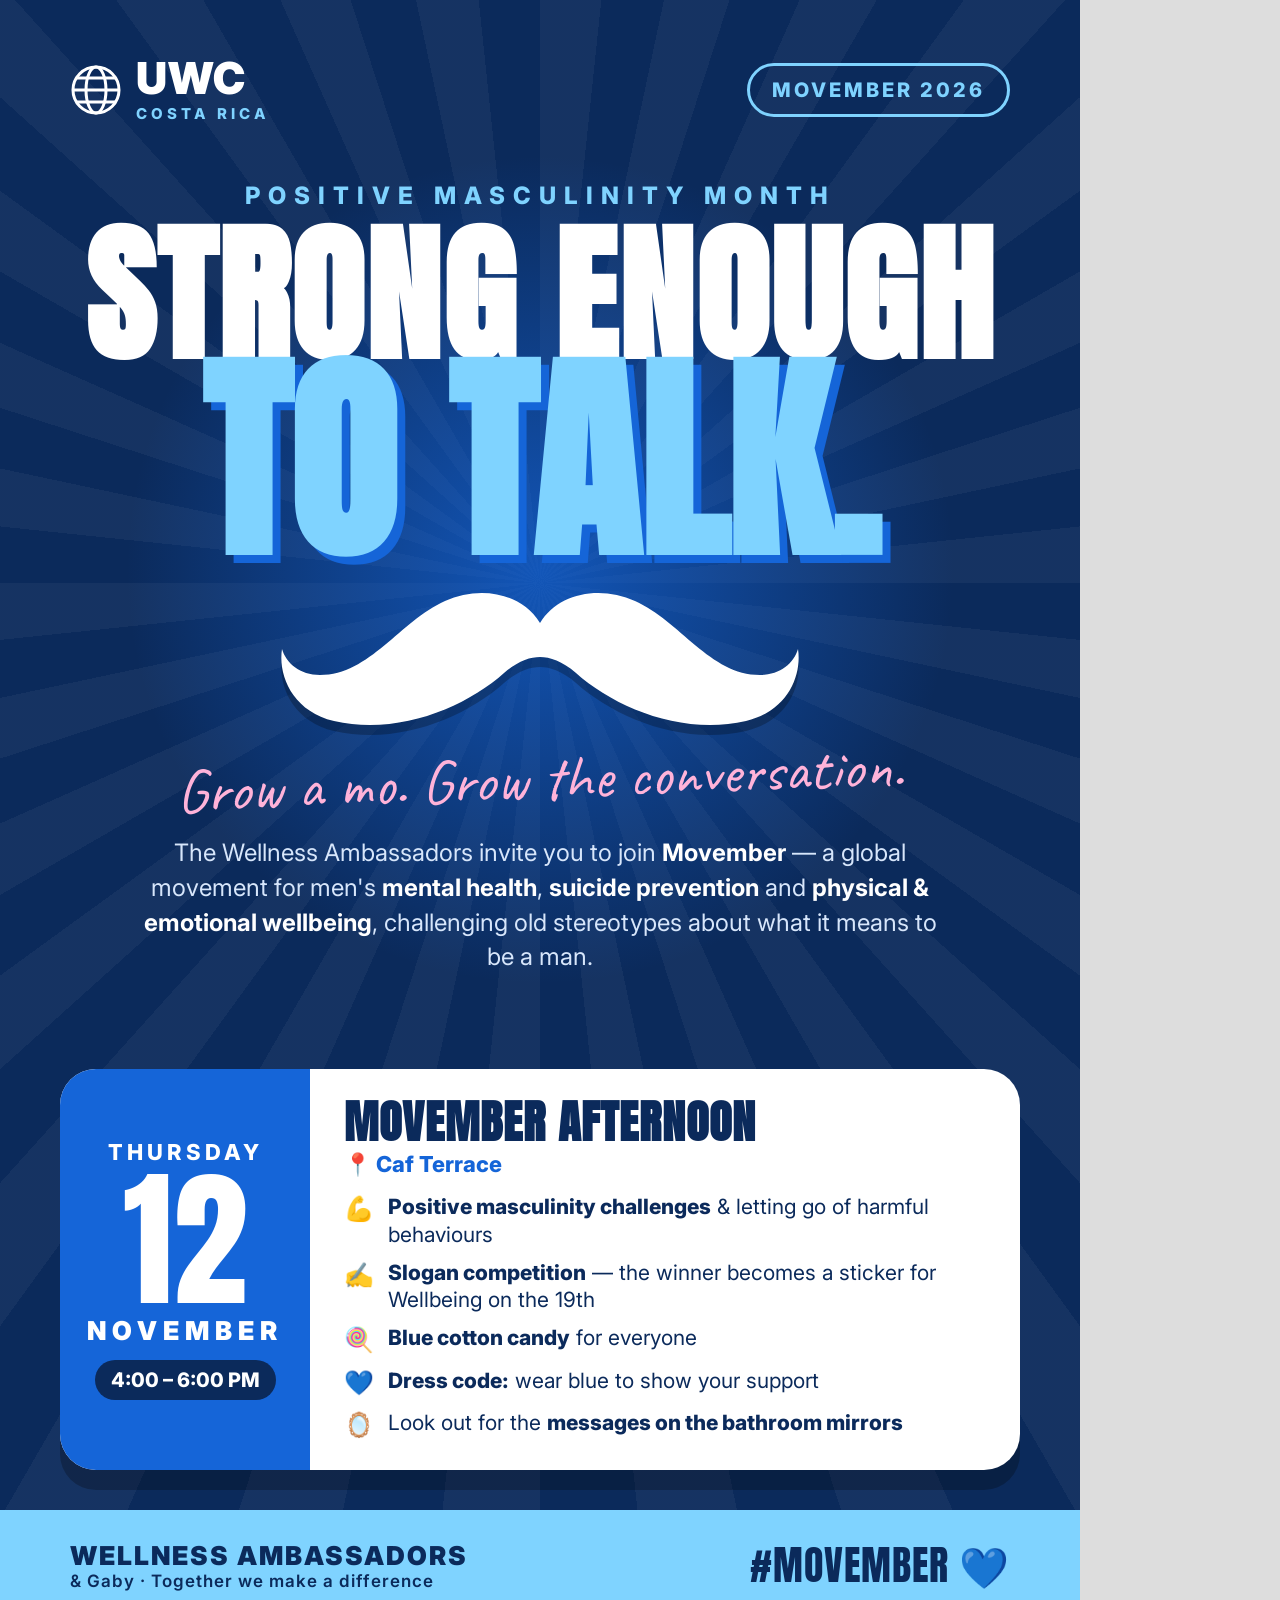
==== movember-2026/flyer.html @ 927d6710 "Add Movember 2026 positive masculinity month flyer Co-Authored-By: Claude Opus 5.5 <noreply@anthropi" ====
<!doctype html>
<html lang="en"><head><meta charset="utf-8">
<title>Movember 2026 Flyer</title>
<link href="https://fonts.googleapis.com/css2?family=Anton&family=Inter:wght@400;600;800;900&family=Caveat:wght@700&display=swap" rel="stylesheet">
<style>
:root{--navy:#0b2a5b;--blue:#1565d8;--sky:#cfe6fb;--candy:#7fd3ff;--pink:#ffb3d9;--white:#fff}
*{box-sizing:border-box;margin:0;padding:0}
body{background:#ddd;font-family:Inter,sans-serif}
.poster{width:1080px;height:1620px;position:relative;overflow:hidden;background:var(--navy);color:var(--white)}
.rays{position:absolute;inset:0;background:repeating-conic-gradient(from 0deg at 50% 36%,rgba(255,255,255,.045) 0 6deg,transparent 6deg 12deg)}
.glow{position:absolute;width:900px;height:900px;left:90px;top:120px;border-radius:50%;background:radial-gradient(circle,rgba(21,101,216,.75),transparent 65%)}
header{position:relative;display:flex;justify-content:space-between;align-items:center;padding:56px 70px 0}
.logo{display:flex;align-items:center;gap:14px}
.logo svg{width:52px;height:52px}
.logo b{font-family:Inter;font-weight:900;font-size:44px;letter-spacing:1px;line-height:1}
.logo small{display:block;font-weight:800;font-size:15px;letter-spacing:4px;margin-top:4px;color:var(--candy)}
.badge{border:3px solid var(--candy);color:var(--candy);font-weight:800;font-size:20px;letter-spacing:3px;padding:12px 22px;border-radius:40px}
.kicker{position:relative;text-align:center;margin-top:58px;font-weight:800;letter-spacing:8px;font-size:24px;color:var(--candy)}
h1{position:relative;font-family:Anton;text-align:center;line-height:.9;text-transform:uppercase;margin-top:18px}
h1 .l1{display:block;font-size:150px;letter-spacing:2px}
h1 .l2{display:block;font-size:220px;color:var(--candy);text-shadow:8px 8px 0 var(--blue)}
.mo{position:relative;display:block;margin:22px auto 0;width:520px;filter:drop-shadow(0 10px 0 rgba(0,0,0,.25))}
.tag{position:relative;text-align:center;font-family:Caveat;font-size:62px;color:var(--pink);margin-top:6px;transform:rotate(-2deg)}
.sub{position:relative;text-align:center;font-size:24px;line-height:1.45;max-width:820px;margin:18px auto 0;color:#d7e6fb}
.sub strong{color:#fff}
.event{position:absolute;left:60px;right:60px;bottom:150px;background:var(--white);color:var(--navy);border-radius:36px;display:grid;grid-template-columns:250px 1fr;overflow:hidden;box-shadow:0 20px 0 rgba(0,0,0,.25)}
.date{background:var(--blue);color:#fff;display:flex;flex-direction:column;align-items:center;justify-content:center;padding:28px 10px}
.date .dow{font-weight:800;letter-spacing:4px;font-size:22px}
.date .day{font-family:Anton;font-size:150px;line-height:1}
.date .mon{font-weight:900;letter-spacing:6px;font-size:26px}
.date .time{margin-top:14px;background:var(--navy);padding:8px 16px;border-radius:20px;font-weight:800;font-size:20px}
.info{padding:30px 34px}
.info h2{font-family:Anton;font-size:46px;letter-spacing:1px;text-transform:uppercase;line-height:1}
.info .where{font-weight:800;color:var(--blue);font-size:22px;margin:6px 0 16px}
.info ul{list-style:none;display:grid;gap:11px}
.info li{display:flex;gap:14px;align-items:flex-start;font-size:21px;line-height:1.3}
.info li i{font-style:normal;font-size:24px;width:30px;flex:none;text-align:center}
.info li b{font-weight:800}
footer{position:absolute;left:0;right:0;bottom:0;height:110px;display:flex;align-items:center;justify-content:space-between;padding:0 70px;background:var(--candy);color:var(--navy)}
footer .who{font-weight:900;font-size:26px;letter-spacing:2px}
footer .who span{display:block;font-weight:600;font-size:17px;letter-spacing:1px}
footer .hash{font-family:Anton;font-size:40px;letter-spacing:1px}
</style></head><body>
<div class="poster">
  <div class="rays"></div><div class="glow"></div>
  <header>
    <div class="logo">
      <svg viewBox="0 0 52 52" fill="none" stroke="#fff" stroke-width="3"><circle cx="26" cy="26" r="23"/><ellipse cx="26" cy="26" rx="10" ry="23"/><path d="M3 26h46M7 14h38M7 38h38"/></svg>
      <div><b>UWC</b><small>COSTA RICA</small></div>
    </div>
    <div class="badge">MOVEMBER 2026</div>
  </header>

  <div class="kicker">POSITIVE MASCULINITY MONTH</div>
  <h1><span class="l1">Strong enough</span><span class="l2">to talk.</span></h1>

  <svg class="mo" viewBox="0 0 520 150"><path fill="#fff" d="M260 40c-18-30-60-38-95-22C120 38 90 92 40 92 20 92 6 80 2 66c-4 26 10 62 52 72 64 15 132-14 170-48 14-12 26-16 36-16s22 4 36 16c38 34 106 63 170 48 42-10 56-46 52-72-4 14-18 26-38 26-50 0-80-54-125-74-35-16-77-8-95 22z"/></svg>

  <div class="tag">Grow a mo. Grow the conversation.</div>
  <p class="sub">The Wellness Ambassadors invite you to join <strong>Movember</strong> — a global movement for men's <strong>mental health</strong>, <strong>suicide prevention</strong> and <strong>physical &amp; emotional wellbeing</strong>, challenging old stereotypes about what it means to be a man.</p>

  <div class="event">
    <div class="date"><div class="dow">THURSDAY</div><div class="day">12</div><div class="mon">NOVEMBER</div><div class="time">4:00 – 6:00 PM</div></div>
    <div class="info">
      <h2>Movember Afternoon</h2>
      <div class="where">📍 Caf Terrace</div>
      <ul>
        <li><i>💪</i><span><b>Positive masculinity challenges</b> &amp; letting go of harmful behaviours</span></li>
        <li><i>✍️</i><span><b>Slogan competition</b> — the winner becomes a sticker for Wellbeing on the 19th</span></li>
        <li><i>🍭</i><span><b>Blue cotton candy</b> for everyone</span></li>
        <li><i>💙</i><span><b>Dress code:</b> wear blue to show your support</span></li>
        <li><i>🪞</i><span>Look out for the <b>messages on the bathroom mirrors</b></span></li>
      </ul>
    </div>
  </div>

  <footer>
    <div class="who">WELLNESS AMBASSADORS<span>&amp; Gaby · Together we make a difference</span></div>
    <div class="hash">#MOVEMBER 💙</div>
  </footer>
</div>
</body></html>
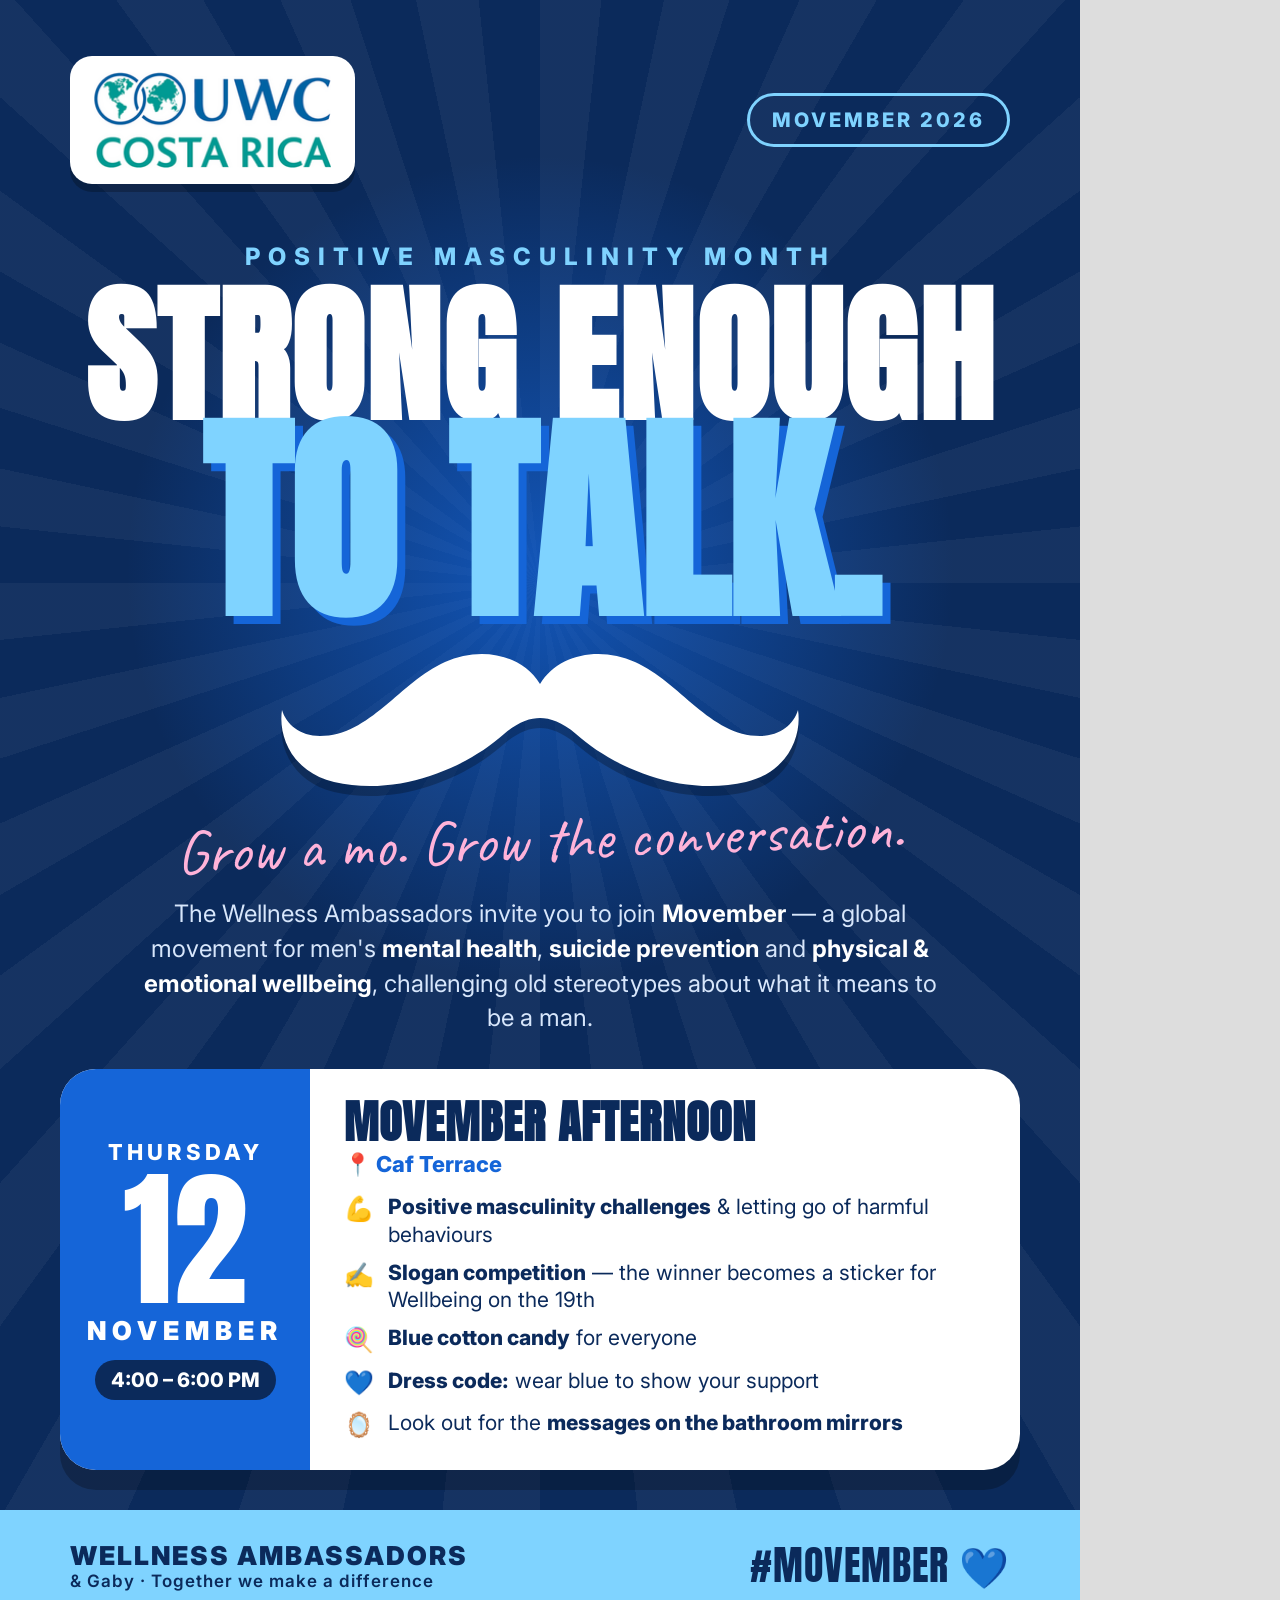
==== commit a14562ab: "Use official UWC Costa Rica logo on Movember flyer Co-Authored-By: Claude Opus 5.5 <noreply@anthropi" ====
--- a/movember-2026/flyer.html
+++ b/movember-2026/flyer.html
@@ -10,10 +10,8 @@
 .rays{position:absolute;inset:0;background:repeating-conic-gradient(from 0deg at 50% 36%,rgba(255,255,255,.045) 0 6deg,transparent 6deg 12deg)}
 .glow{position:absolute;width:900px;height:900px;left:90px;top:120px;border-radius:50%;background:radial-gradient(circle,rgba(21,101,216,.75),transparent 65%)}
 header{position:relative;display:flex;justify-content:space-between;align-items:center;padding:56px 70px 0}
-.logo{display:flex;align-items:center;gap:14px}
-.logo svg{width:52px;height:52px}
-.logo b{font-family:Inter;font-weight:900;font-size:44px;letter-spacing:1px;line-height:1}
-.logo small{display:block;font-weight:800;font-size:15px;letter-spacing:4px;margin-top:4px;color:var(--candy)}
+.logo{background:#fff;border-radius:22px;padding:16px 24px;box-shadow:0 8px 0 rgba(0,0,0,.25)}
+.logo img{display:block;height:96px}
 .badge{border:3px solid var(--candy);color:var(--candy);font-weight:800;font-size:20px;letter-spacing:3px;padding:12px 22px;border-radius:40px}
 .kicker{position:relative;text-align:center;margin-top:58px;font-weight:800;letter-spacing:8px;font-size:24px;color:var(--candy)}
 h1{position:relative;font-family:Anton;text-align:center;line-height:.9;text-transform:uppercase;margin-top:18px}
@@ -44,10 +42,7 @@
 <div class="poster">
   <div class="rays"></div><div class="glow"></div>
   <header>
-    <div class="logo">
-      <svg viewBox="0 0 52 52" fill="none" stroke="#fff" stroke-width="3"><circle cx="26" cy="26" r="23"/><ellipse cx="26" cy="26" rx="10" ry="23"/><path d="M3 26h46M7 14h38M7 38h38"/></svg>
-      <div><b>UWC</b><small>COSTA RICA</small></div>
-    </div>
+    <div class="logo"><img src="uwc-logo.png" alt="UWC Costa Rica"></div>
     <div class="badge">MOVEMBER 2026</div>
   </header>
 
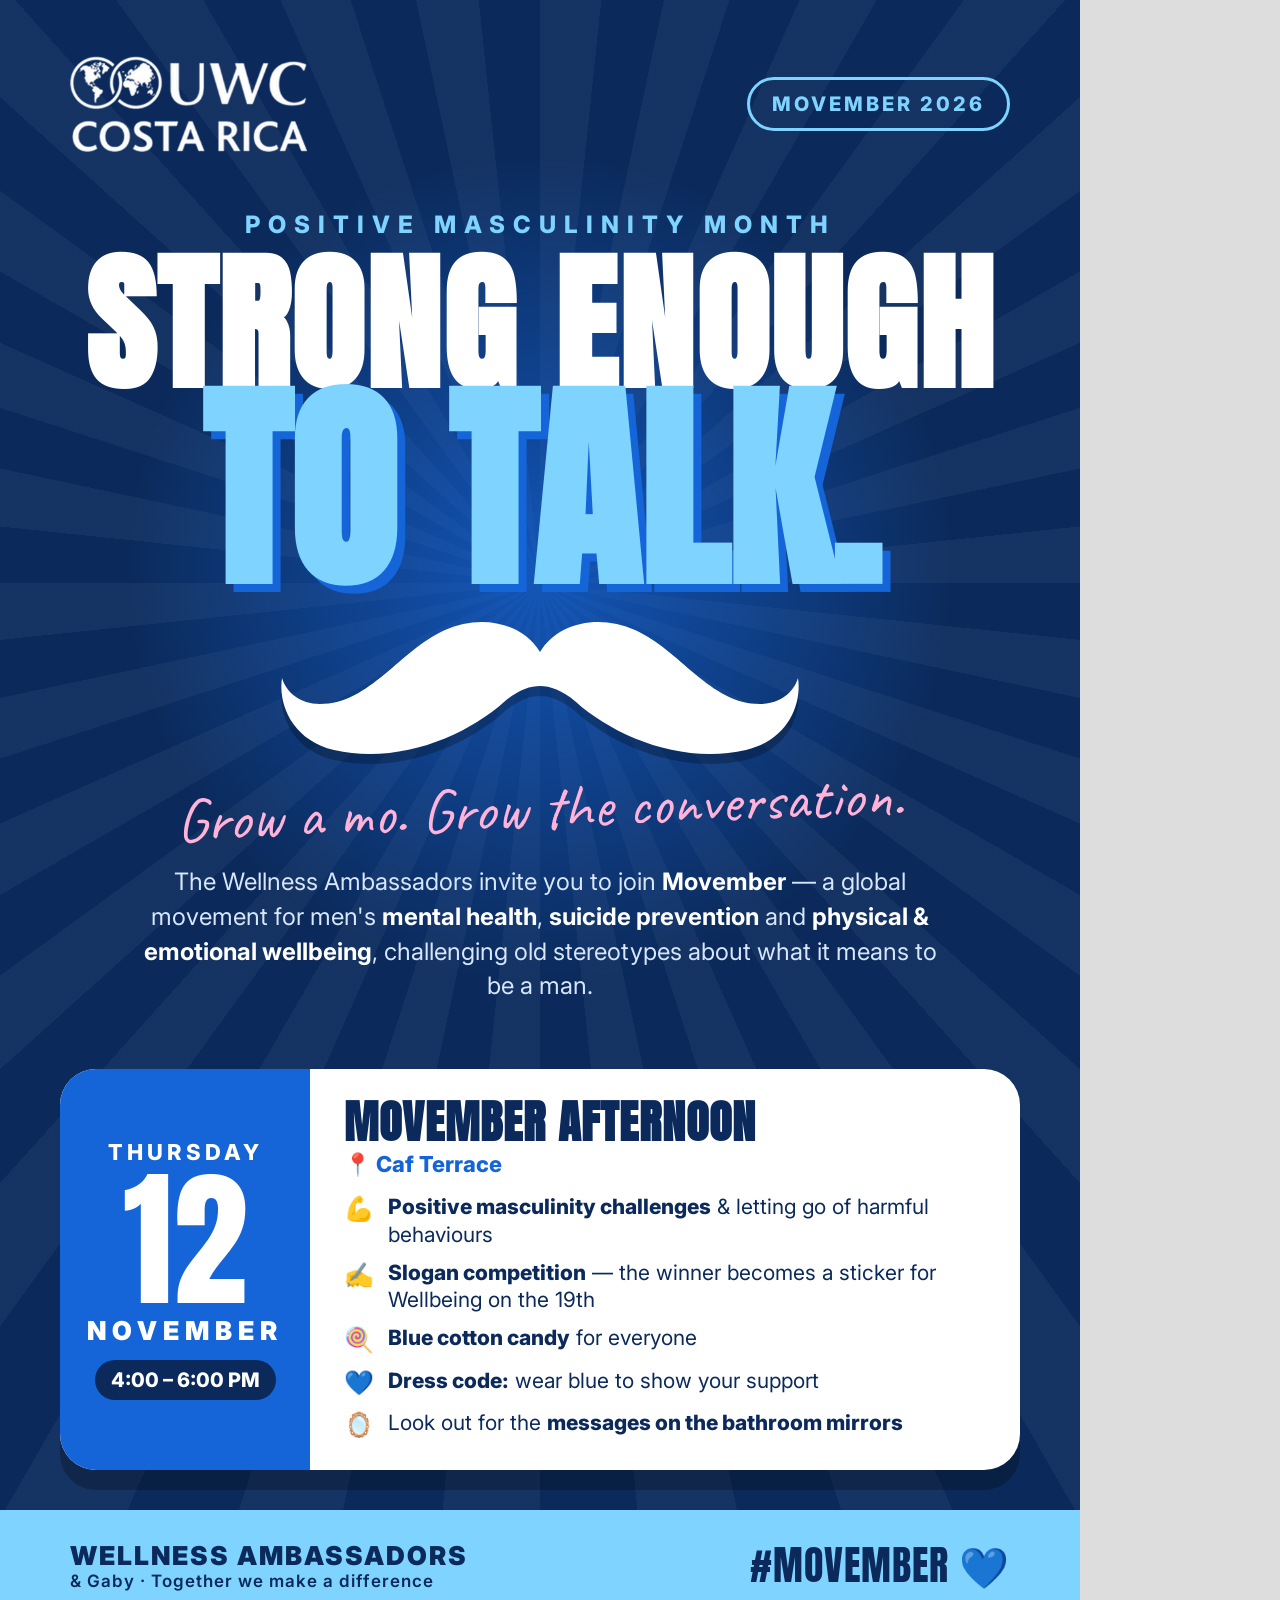
==== commit a4c35347: "Remove white background from UWC logo on Movember flyer Co-Authored-By: Claude Opus 5.5 <noreply@ant" ====
--- a/movember-2026/flyer.html
+++ b/movember-2026/flyer.html
@@ -10,7 +10,7 @@
 .rays{position:absolute;inset:0;background:repeating-conic-gradient(from 0deg at 50% 36%,rgba(255,255,255,.045) 0 6deg,transparent 6deg 12deg)}
 .glow{position:absolute;width:900px;height:900px;left:90px;top:120px;border-radius:50%;background:radial-gradient(circle,rgba(21,101,216,.75),transparent 65%)}
 header{position:relative;display:flex;justify-content:space-between;align-items:center;padding:56px 70px 0}
-.logo{background:#fff;border-radius:22px;padding:16px 24px;box-shadow:0 8px 0 rgba(0,0,0,.25)}
+.logo{}
 .logo img{display:block;height:96px}
 .badge{border:3px solid var(--candy);color:var(--candy);font-weight:800;font-size:20px;letter-spacing:3px;padding:12px 22px;border-radius:40px}
 .kicker{position:relative;text-align:center;margin-top:58px;font-weight:800;letter-spacing:8px;font-size:24px;color:var(--candy)}
@@ -42,7 +42,7 @@
 <div class="poster">
   <div class="rays"></div><div class="glow"></div>
   <header>
-    <div class="logo"><img src="uwc-logo.png" alt="UWC Costa Rica"></div>
+    <div class="logo"><img src="uwc-logo-white.png" alt="UWC Costa Rica"></div>
     <div class="badge">MOVEMBER 2026</div>
   </header>
 
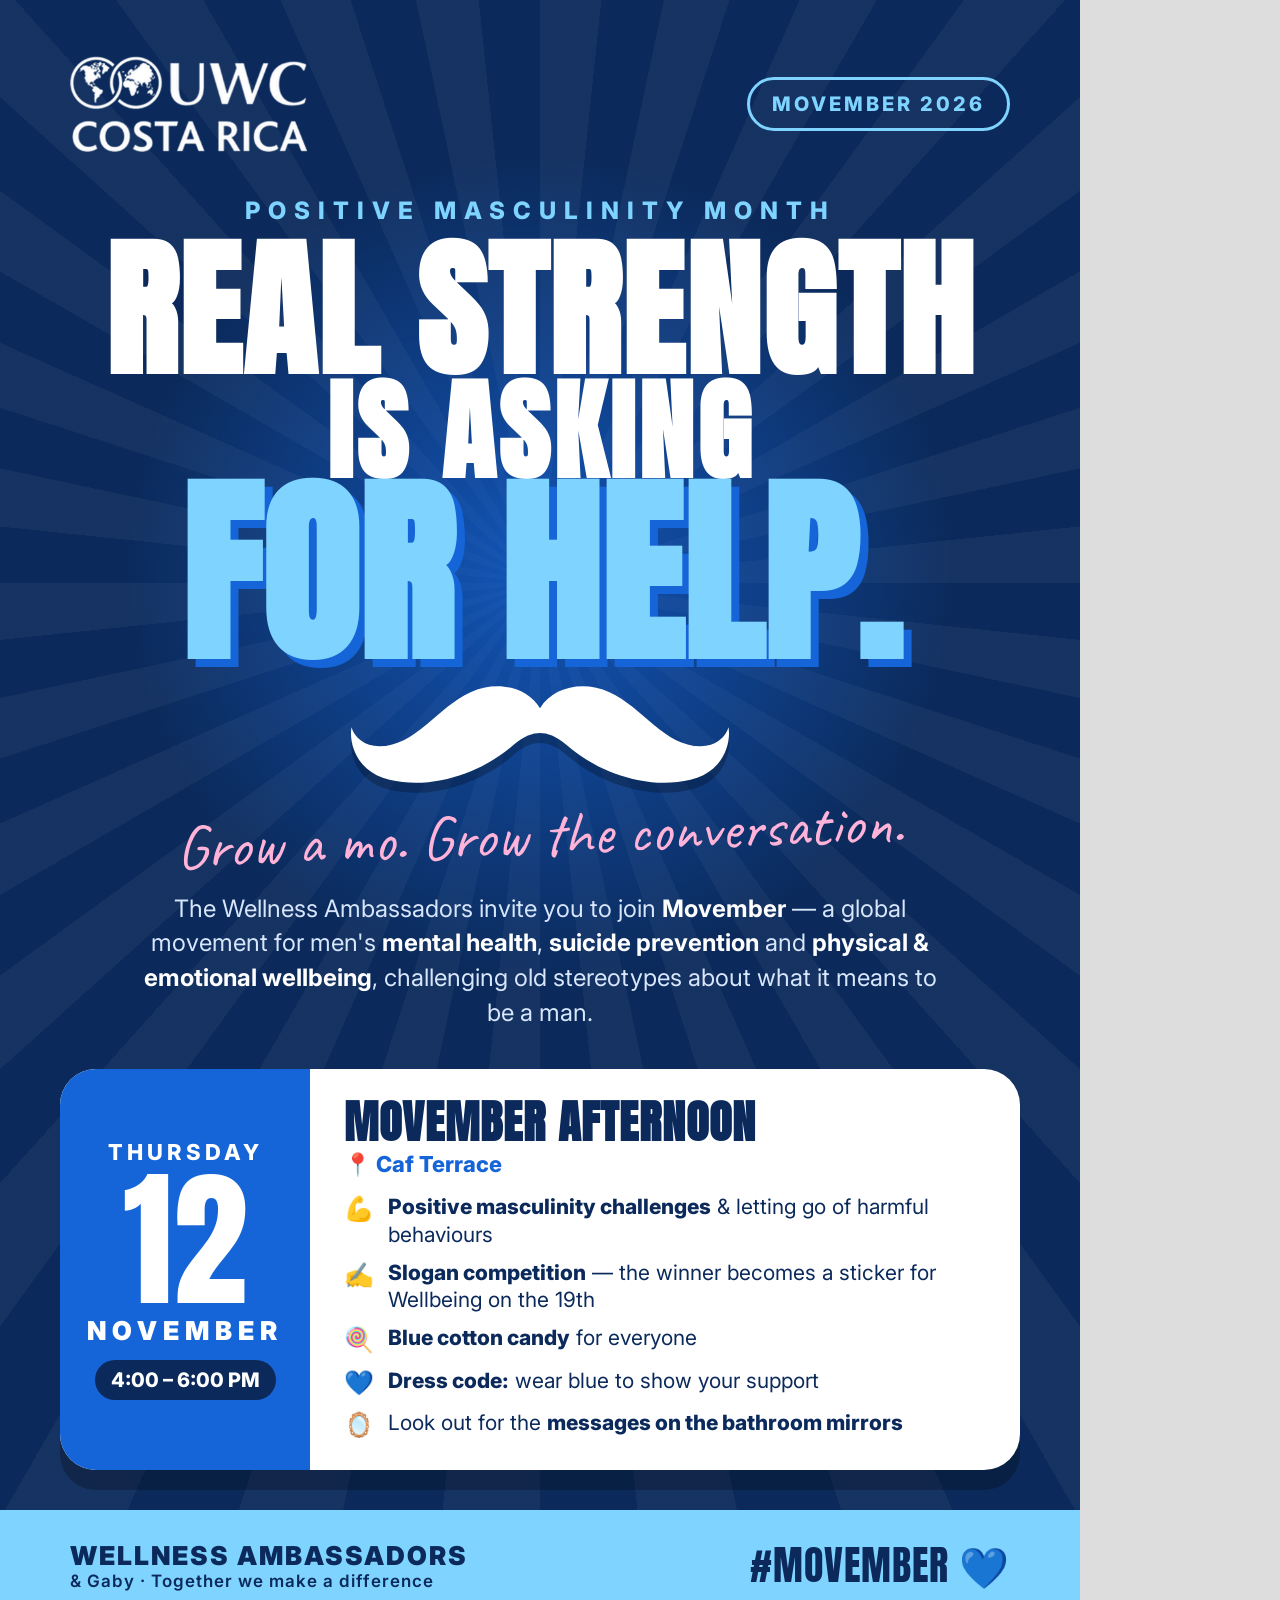
==== commit 66ebdebf: "Change Movember flyer headline to 'Real strength is asking for help.' Co-Authored-By: Claude Opus 5." ====
--- a/movember-2026/flyer.html
+++ b/movember-2026/flyer.html
@@ -13,11 +13,12 @@
 .logo{}
 .logo img{display:block;height:96px}
 .badge{border:3px solid var(--candy);color:var(--candy);font-weight:800;font-size:20px;letter-spacing:3px;padding:12px 22px;border-radius:40px}
-.kicker{position:relative;text-align:center;margin-top:58px;font-weight:800;letter-spacing:8px;font-size:24px;color:var(--candy)}
+.kicker{position:relative;text-align:center;margin-top:44px;font-weight:800;letter-spacing:8px;font-size:24px;color:var(--candy)}
 h1{position:relative;font-family:Anton;text-align:center;line-height:.9;text-transform:uppercase;margin-top:18px}
 h1 .l1{display:block;font-size:150px;letter-spacing:2px}
-h1 .l2{display:block;font-size:220px;color:var(--candy);text-shadow:8px 8px 0 var(--blue)}
-.mo{position:relative;display:block;margin:22px auto 0;width:520px;filter:drop-shadow(0 10px 0 rgba(0,0,0,.25))}
+h1 .l3{display:block;font-size:110px;letter-spacing:4px;margin:4px 0}
+h1 .l2{display:block;font-size:200px;color:var(--candy);text-shadow:8px 8px 0 var(--blue)}
+.mo{position:relative;display:block;margin:14px auto 0;width:380px;filter:drop-shadow(0 10px 0 rgba(0,0,0,.25))}
 .tag{position:relative;text-align:center;font-family:Caveat;font-size:62px;color:var(--pink);margin-top:6px;transform:rotate(-2deg)}
 .sub{position:relative;text-align:center;font-size:24px;line-height:1.45;max-width:820px;margin:18px auto 0;color:#d7e6fb}
 .sub strong{color:#fff}
@@ -47,7 +48,7 @@
   </header>
 
   <div class="kicker">POSITIVE MASCULINITY MONTH</div>
-  <h1><span class="l1">Strong enough</span><span class="l2">to talk.</span></h1>
+  <h1><span class="l1">Real strength</span><span class="l3">is asking</span><span class="l2">for help.</span></h1>
 
   <svg class="mo" viewBox="0 0 520 150"><path fill="#fff" d="M260 40c-18-30-60-38-95-22C120 38 90 92 40 92 20 92 6 80 2 66c-4 26 10 62 52 72 64 15 132-14 170-48 14-12 26-16 36-16s22 4 36 16c38 34 106 63 170 48 42-10 56-46 52-72-4 14-18 26-38 26-50 0-80-54-125-74-35-16-77-8-95 22z"/></svg>
 
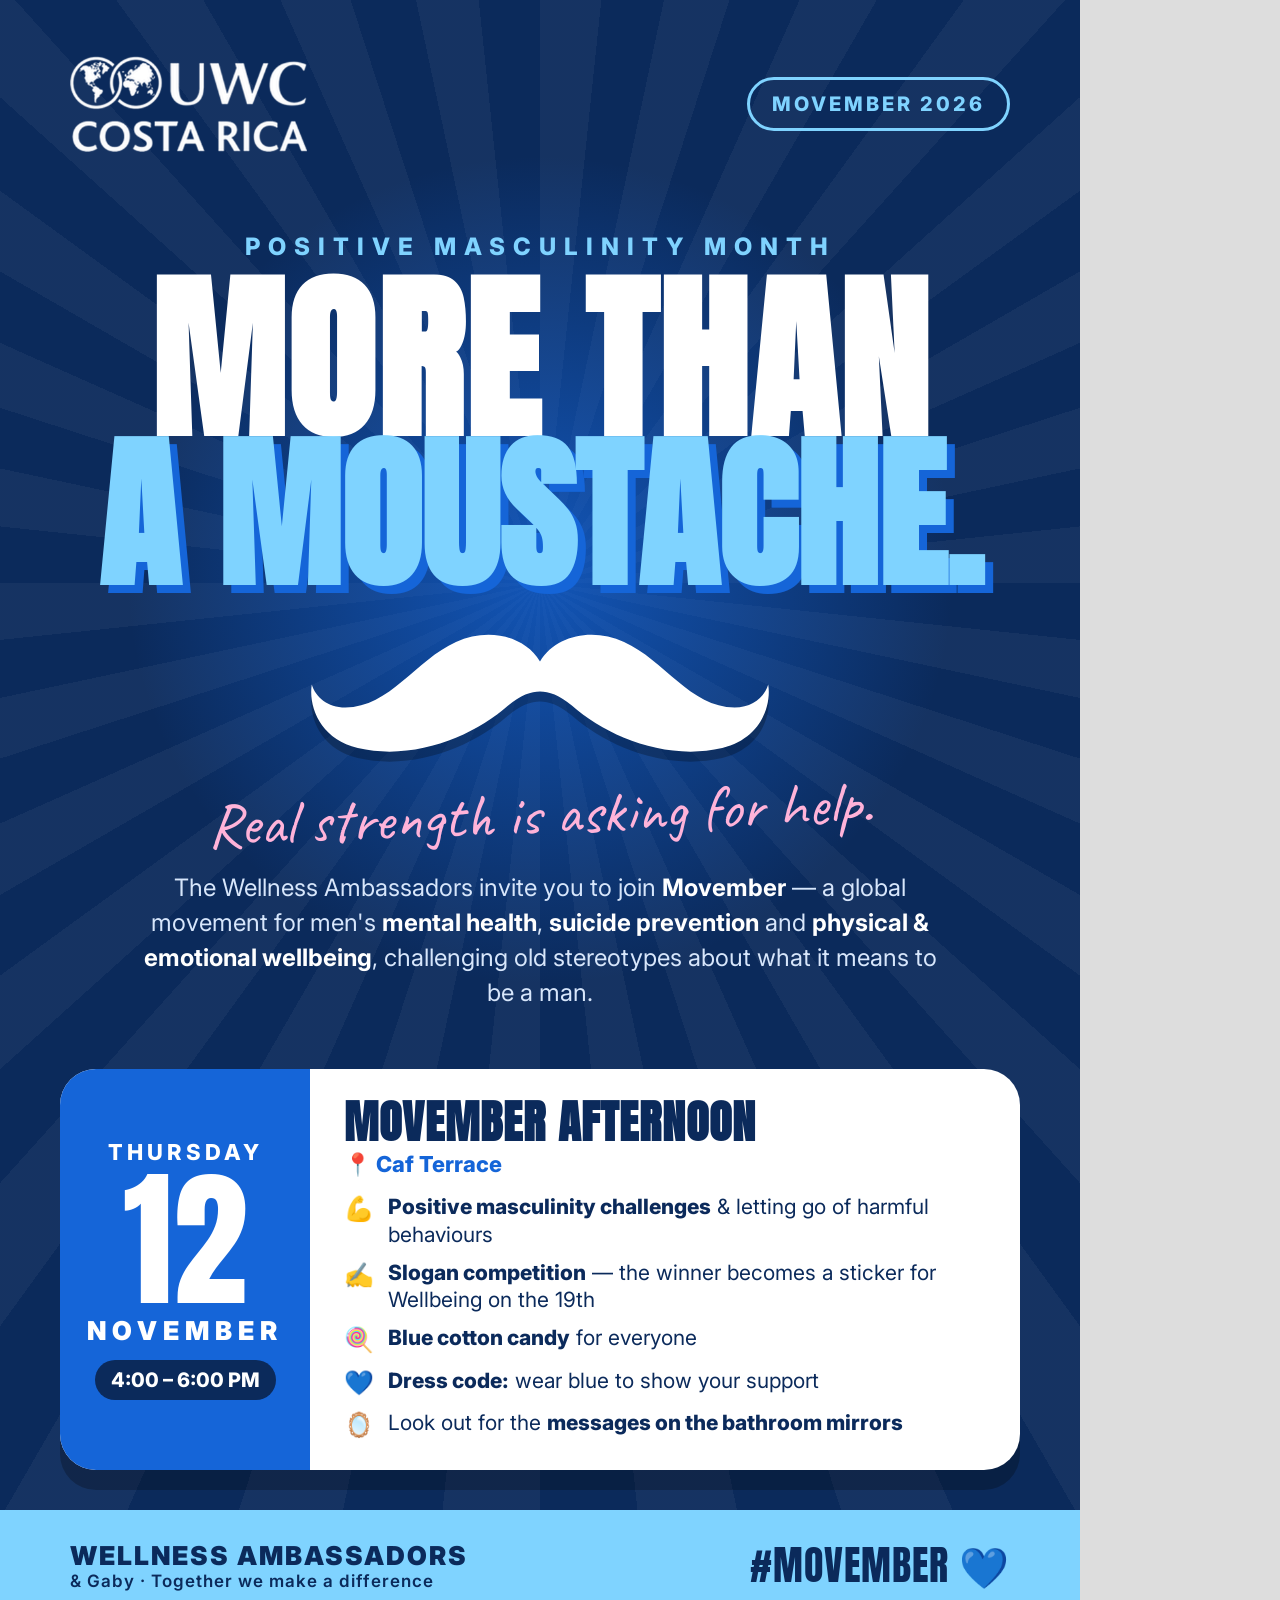
==== commit e0c83da9: "Movember flyer: headline 'More than a moustache.' with 'Real strength is asking for help.' tagline C" ====
--- a/movember-2026/flyer.html
+++ b/movember-2026/flyer.html
@@ -13,13 +13,13 @@
 .logo{}
 .logo img{display:block;height:96px}
 .badge{border:3px solid var(--candy);color:var(--candy);font-weight:800;font-size:20px;letter-spacing:3px;padding:12px 22px;border-radius:40px}
-.kicker{position:relative;text-align:center;margin-top:44px;font-weight:800;letter-spacing:8px;font-size:24px;color:var(--candy)}
+.kicker{position:relative;text-align:center;margin-top:80px;font-weight:800;letter-spacing:8px;font-size:24px;color:var(--candy)}
 h1{position:relative;font-family:Anton;text-align:center;line-height:.9;text-transform:uppercase;margin-top:18px}
-h1 .l1{display:block;font-size:150px;letter-spacing:2px}
+h1 .l1{display:block;font-size:180px;letter-spacing:2px}
 h1 .l3{display:block;font-size:110px;letter-spacing:4px;margin:4px 0}
-h1 .l2{display:block;font-size:200px;color:var(--candy);text-shadow:8px 8px 0 var(--blue)}
-.mo{position:relative;display:block;margin:14px auto 0;width:380px;filter:drop-shadow(0 10px 0 rgba(0,0,0,.25))}
-.tag{position:relative;text-align:center;font-family:Caveat;font-size:62px;color:var(--pink);margin-top:6px;transform:rotate(-2deg)}
+h1 .l2{display:block;font-size:165px;color:var(--candy);text-shadow:8px 8px 0 var(--blue)}
+.mo{position:relative;display:block;margin:36px auto 0;width:460px;filter:drop-shadow(0 10px 0 rgba(0,0,0,.25))}
+.tag{position:relative;text-align:center;font-family:Caveat;font-size:62px;color:var(--pink);margin-top:16px;transform:rotate(-2deg)}
 .sub{position:relative;text-align:center;font-size:24px;line-height:1.45;max-width:820px;margin:18px auto 0;color:#d7e6fb}
 .sub strong{color:#fff}
 .event{position:absolute;left:60px;right:60px;bottom:150px;background:var(--white);color:var(--navy);border-radius:36px;display:grid;grid-template-columns:250px 1fr;overflow:hidden;box-shadow:0 20px 0 rgba(0,0,0,.25)}
@@ -48,11 +48,11 @@
   </header>
 
   <div class="kicker">POSITIVE MASCULINITY MONTH</div>
-  <h1><span class="l1">Real strength</span><span class="l3">is asking</span><span class="l2">for help.</span></h1>
+  <h1><span class="l1">More than</span><span class="l2">a moustache.</span></h1>
 
   <svg class="mo" viewBox="0 0 520 150"><path fill="#fff" d="M260 40c-18-30-60-38-95-22C120 38 90 92 40 92 20 92 6 80 2 66c-4 26 10 62 52 72 64 15 132-14 170-48 14-12 26-16 36-16s22 4 36 16c38 34 106 63 170 48 42-10 56-46 52-72-4 14-18 26-38 26-50 0-80-54-125-74-35-16-77-8-95 22z"/></svg>
 
-  <div class="tag">Grow a mo. Grow the conversation.</div>
+  <div class="tag">Real strength is asking for help.</div>
   <p class="sub">The Wellness Ambassadors invite you to join <strong>Movember</strong> — a global movement for men's <strong>mental health</strong>, <strong>suicide prevention</strong> and <strong>physical &amp; emotional wellbeing</strong>, challenging old stereotypes about what it means to be a man.</p>
 
   <div class="event">
